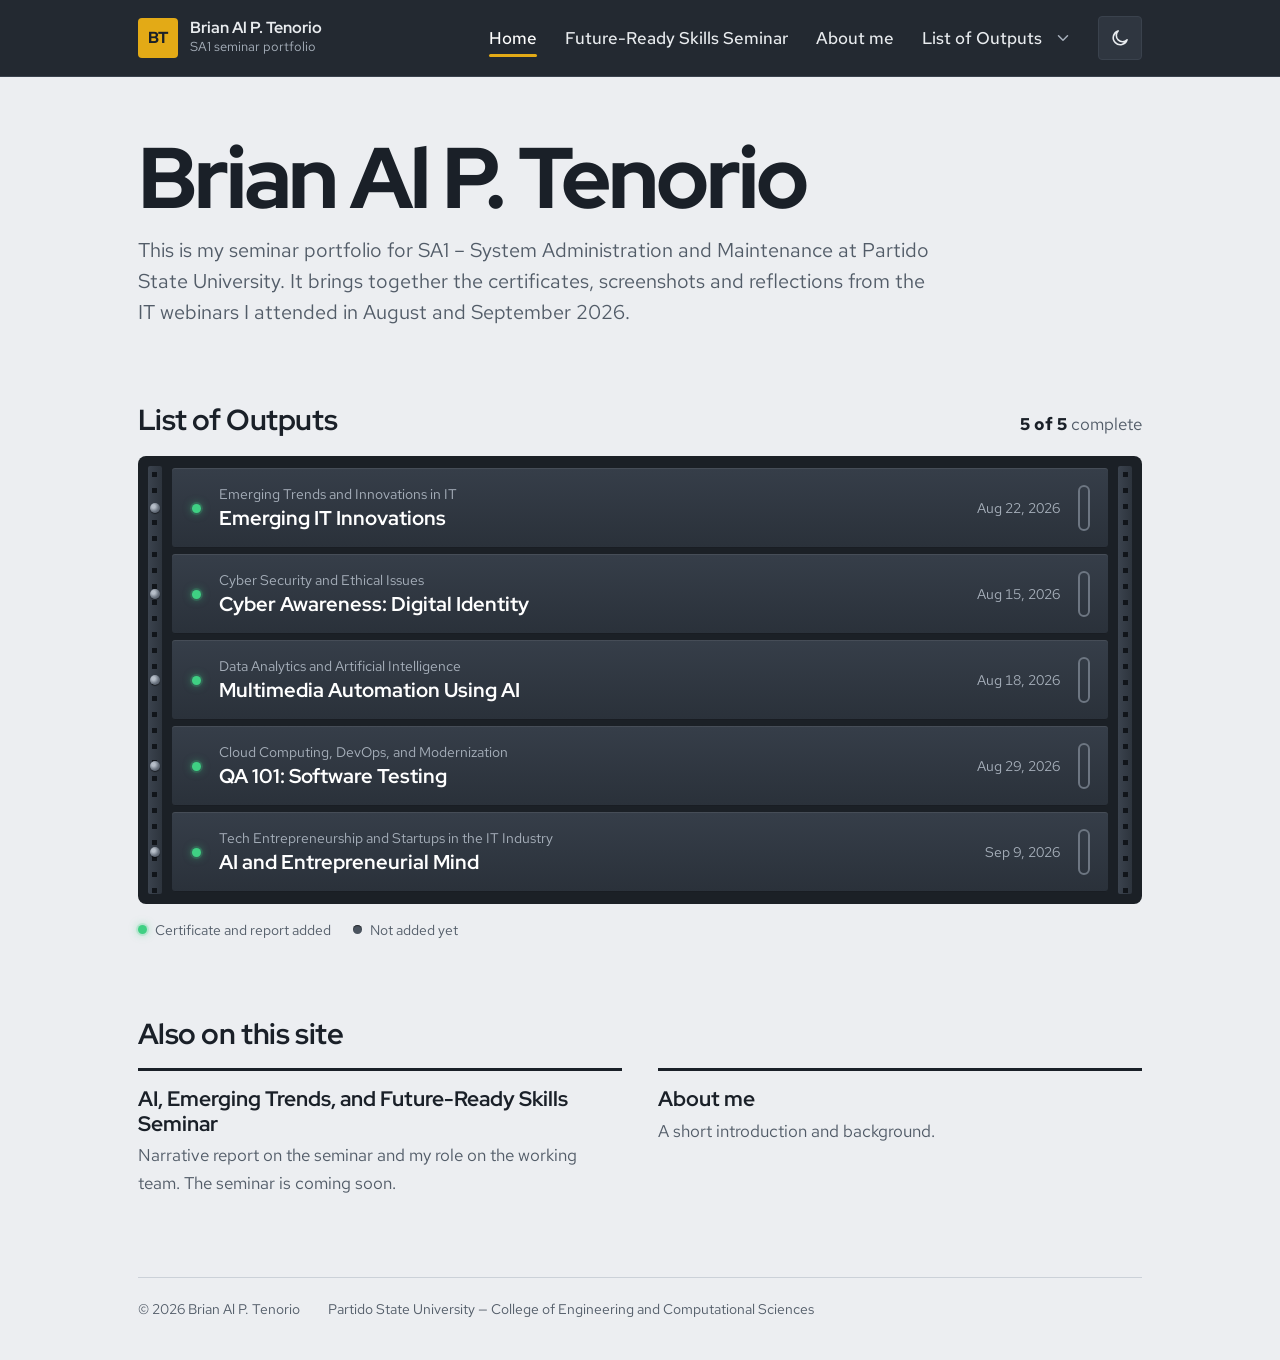
==== index.html @ d1d533cf "Seminar" ====
<!DOCTYPE html>
<html lang="en">
<head>
<meta charset="utf-8">
<meta name="viewport" content="width=device-width, initial-scale=1">
<title>Brian Al P. Tenorio — SA1 seminar portfolio</title>
<meta name="description" content="Seminar portfolio of Brian Al P. Tenorio for SA1 – System Administration and Maintenance at Partido State University: certificates, narrative reports and photo documentation.">
<meta name="author" content="Brian Al P. Tenorio">
<meta name="theme-color" content="#232931">
<link rel="icon" href="data:image/svg+xml,%3Csvg%20xmlns%3D%27http%3A//www.w3.org/2000/svg%27%20viewBox%3D%270%200%2064%2064%27%3E%3Crect%20width%3D%2764%27%20height%3D%2764%27%20rx%3D%2710%27%20fill%3D%27%23E3AA16%27/%3E%3Ctext%20x%3D%2732%27%20y%3D%2742%27%20font-family%3D%27Arial%2C%20sans-serif%27%20font-size%3D%2727%27%20font-weight%3D%27800%27%20text-anchor%3D%27middle%27%20fill%3D%27%231A2028%27%3EBT%3C/text%3E%3C/svg%3E">
<link rel="preconnect" href="https://fonts.googleapis.com">
<link rel="preconnect" href="https://fonts.gstatic.com" crossorigin>
<link rel="stylesheet" href="https://fonts.googleapis.com/css2?family=Red+Hat+Display:wght@500;700;800&amp;family=Red+Hat+Mono:wght@500&amp;family=Red+Hat+Text:ital,wght@0,400;0,500;0,600;0,700;1,400&amp;display=swap">
<link rel="stylesheet" href="css/style.css?v=8">
<script>(function(){var d=document.documentElement;d.classList.add("js");try{var t=localStorage.getItem("theme");if(t==="dark"||t==="light")d.setAttribute("data-theme",t);}catch(e){}})();</script>
</head>
<body>
<a class="skip-link" href="#main">Skip to content</a>
<header class="topbar">
  <div class="topbar-inner">
    <!-- EDIT ME: your name -->
    <a class="brand" href="index.html">
      <span class="brand-mark" aria-hidden="true">BT</span>
      <span><span class="brand-name">Brian Al P. Tenorio</span><span class="brand-sub">SA1 seminar portfolio</span></span>
    </a>
    <button class="menu-btn" type="button" aria-expanded="false" aria-controls="site-nav"><svg class="icon-open" viewBox="0 0 24 24" fill="none" stroke="currentColor" stroke-width="2" stroke-linecap="round" aria-hidden="true"><path d="M4 7h16M4 12h16M4 17h16"/></svg><svg class="icon-close" viewBox="0 0 24 24" fill="none" stroke="currentColor" stroke-width="2" stroke-linecap="round" aria-hidden="true"><path d="M6 6l12 12M18 6L6 18"/></svg><span class="menu-btn-text">Menu</span></button>
    <nav class="nav" id="site-nav" aria-label="Main">
      <ul class="nav-list">
        <li><a href="index.html" aria-current="page">Home</a></li>
        <li><a href="digital-literacy-seminar.html">Future-Ready Skills Seminar</a></li>
        <li><a href="about-me.html">About me</a></li>
        <li class="has-sub">
          <a href="list-of-outputs.html">List of Outputs</a>
          <button class="sub-toggle" type="button" aria-expanded="false" aria-controls="outputs-menu" title="Show the five topics"><span class="visually-hidden">Show the five topics</span><svg viewBox="0 0 24 24" fill="none" stroke="currentColor" stroke-width="2" stroke-linecap="round" stroke-linejoin="round" aria-hidden="true"><path d="m6 9 6 6 6-6"/></svg></button>
          <ul class="nav-sub" id="outputs-menu">
            <li><a href="output-emerging-trends.html"><span class="led on" aria-hidden="true"></span><span>Emerging Trends and Innovations in IT<span class="visually-hidden"> (complete)</span></span></a></li>
            <li><a href="output-cyber-security.html"><span class="led on" aria-hidden="true"></span><span>Cyber Security and Ethical Issues<span class="visually-hidden"> (complete)</span></span></a></li>
            <li><a href="output-data-analytics.html"><span class="led on" aria-hidden="true"></span><span>Data Analytics and Artificial Intelligence<span class="visually-hidden"> (complete)</span></span></a></li>
            <li><a href="output-cloud-computing.html"><span class="led on" aria-hidden="true"></span><span>Cloud Computing, DevOps, and Modernization<span class="visually-hidden"> (complete)</span></span></a></li>
            <li><a href="output-tech-entrepreneurship.html"><span class="led on" aria-hidden="true"></span><span>Tech Entrepreneurship and Startups in the IT Industry<span class="visually-hidden"> (complete)</span></span></a></li>
          </ul>
        </li>
      </ul>
    </nav>
    <button class="theme-btn" type="button" aria-pressed="false" title="Switch to dark mode"><span class="visually-hidden">Dark mode</span><svg class="icon-moon" viewBox="0 0 24 24" fill="none" stroke="currentColor" stroke-width="1.9" stroke-linecap="round" stroke-linejoin="round" aria-hidden="true"><path d="M20.5 14.2A8.5 8.5 0 1 1 9.8 3.5a6.7 6.7 0 0 0 10.7 10.7z"/></svg><svg class="icon-sun" viewBox="0 0 24 24" fill="none" stroke="currentColor" stroke-width="1.9" stroke-linecap="round" stroke-linejoin="round" aria-hidden="true"><circle cx="12" cy="12" r="4.2"/><path d="M12 2.5v2.2M12 19.3v2.2M4.6 4.6l1.6 1.6M17.8 17.8l1.6 1.6M2.5 12h2.2M19.3 12h2.2M4.6 19.4l1.6-1.6M17.8 6.2l1.6-1.6"/></svg></button>
  </div>
</header>

<main class="main" id="main">
  <div class="page">
      <section class="hero" aria-labelledby="hero-name">
        <!-- EDIT ME: intro -->
        <h1 class="hero-name" id="hero-name">Brian Al P. Tenorio</h1>
        <p class="lead">This is my seminar portfolio for SA1 – System Administration and Maintenance at Partido State University. It brings together the certificates, screenshots and reflections from the IT webinars I attended in August and September 2026.</p>
      </section>

      <section class="section" aria-labelledby="outputs-title">
        <div class="rack-head">
          <h2 class="section-title" id="outputs-title">List of Outputs</h2>
          <p class="rack-status"><strong>5 of 5</strong> complete</p>
        </div>
    <ul class="rack">
      <li>
        <a class="unit" href="output-emerging-trends.html" style="--i:0">
          <span class="led on" aria-hidden="true"></span>
          <span class="unit-text">
            <span class="unit-track">Emerging Trends and Innovations in IT</span>
            <span class="unit-title">Emerging IT Innovations</span>
          </span>
          <span class="unit-date">Aug 22, 2026<span class="visually-hidden">, complete</span></span>
          <span class="unit-handle" aria-hidden="true"></span>
        </a>
      </li>
      <li>
        <a class="unit" href="output-cyber-security.html" style="--i:1">
          <span class="led on" aria-hidden="true"></span>
          <span class="unit-text">
            <span class="unit-track">Cyber Security and Ethical Issues</span>
            <span class="unit-title">Cyber Awareness: Digital Identity</span>
          </span>
          <span class="unit-date">Aug 15, 2026<span class="visually-hidden">, complete</span></span>
          <span class="unit-handle" aria-hidden="true"></span>
        </a>
      </li>
      <li>
        <a class="unit" href="output-data-analytics.html" style="--i:2">
          <span class="led on" aria-hidden="true"></span>
          <span class="unit-text">
            <span class="unit-track">Data Analytics and Artificial Intelligence</span>
            <span class="unit-title">Multimedia Automation Using AI</span>
          </span>
          <span class="unit-date">Aug 18, 2026<span class="visually-hidden">, complete</span></span>
          <span class="unit-handle" aria-hidden="true"></span>
        </a>
      </li>
      <li>
        <a class="unit" href="output-cloud-computing.html" style="--i:3">
          <span class="led on" aria-hidden="true"></span>
          <span class="unit-text">
            <span class="unit-track">Cloud Computing, DevOps, and Modernization</span>
            <span class="unit-title">QA 101: Software Testing</span>
          </span>
          <span class="unit-date">Aug 29, 2026<span class="visually-hidden">, complete</span></span>
          <span class="unit-handle" aria-hidden="true"></span>
        </a>
      </li>
      <li>
        <a class="unit" href="output-tech-entrepreneurship.html" style="--i:4">
          <span class="led on" aria-hidden="true"></span>
          <span class="unit-text">
            <span class="unit-track">Tech Entrepreneurship and Startups in the IT Industry</span>
            <span class="unit-title">AI and Entrepreneurial Mind</span>
          </span>
          <span class="unit-date">Sep 9, 2026<span class="visually-hidden">, complete</span></span>
          <span class="unit-handle" aria-hidden="true"></span>
        </a>
      </li>
    </ul>
    <ul class="legend" aria-label="What the lights mean">
      <li><span class="led on" aria-hidden="true"></span>Certificate and report added</li>
      <li><span class="led" aria-hidden="true"></span>Not added yet</li>
    </ul>
      </section>

      <section class="section" aria-labelledby="more-title">
        <h2 class="section-title" id="more-title">Also on this site</h2>
        <div class="more-grid">
          <a class="more-link" href="digital-literacy-seminar.html">
            <span class="more-title">AI, Emerging Trends, and Future-Ready Skills Seminar</span>
            <span class="more-desc">Narrative report on the seminar and my role on the working team. The seminar is coming soon.</span>
          </a>
          <a class="more-link" href="about-me.html">
            <span class="more-title">About me</span>
            <span class="more-desc">A short introduction and background.</span>
          </a>
        </div>
      </section>

      <footer class="site-foot">
        <!-- EDIT ME -->
        <span>&copy; 2026 Brian Al P. Tenorio</span>
        <span>Partido State University &mdash; College of Engineering and Computational Sciences</span>
      </footer>
  </div>
</main>
<script src="js/main.js?v=8" defer></script>
</body>
</html>
---- css/style.css ----
/* ==========================================================================
   Seminar portfolio of Brian Al P. Tenorio
   --------------------------------------------------------------------------
   1. Tokens (colours, fonts)      5. Rack of seminar outputs
   2. Base                         6. Output pages
   3. Layout: top bar + page       7. Galleries and image viewer
   4. Shared page parts            8. Placeholders, About, Digital Literacy
   ========================================================================== */

/* 1. Tokens ---------------------------------------------------------------- */
:root {
  --paper: #eceef1;
  --panel: #ffffff;
  --ink: #1a2028;
  --ink-soft: #525c68;
  --line: #cbd1d8;
  --line-strong: #98a1ac;

  --gold: #e3aa16;          /* department gold */
  --gold-text: #7a5800;     /* gold that is readable on light backgrounds */

  --rail: #232931;
  --rail-raised: #2f3640;
  --rail-line: #3a424d;
  --on-rail: #e9ecef;
  --on-rail-soft: #a7b0bb;

  --rack-frame: #1b2026;
  --slab: #232931;          /* dark panels such as the slide quotes */
  --face-top: #363e49;
  --face-bottom: #2a313a;
  --face-top-hover: #404957;
  --face-bottom-hover: #323a45;
  --led: #3fd083;
  --led-off: #4b545f;

  --radius-s: 3px;
  --radius-m: 6px;

  --font-display: "Red Hat Display", "Segoe UI", system-ui, sans-serif;
  --font-text: "Red Hat Text", "Segoe UI", system-ui, sans-serif;
  --font-mono: "Red Hat Mono", ui-monospace, "Cascadia Mono", Consolas, monospace;

  color-scheme: light;
}

/* Dark mode: follows the device setting until the visitor picks a mode
   with the button in the top bar (saved as data-theme on <html>). */
@media (prefers-color-scheme: dark) {
  :root:not([data-theme="light"]) {
    --paper: #15191e;
    --panel: #1c2128;
    --ink: #e5e8ec;
    --ink-soft: #a0a9b4;
    --line: #2d343d;
    --line-strong: #4f5965;
    --gold-text: #f0c24b;
    --rail: #0f1216;
    --rail-raised: #1b2027;
    --rail-line: #262c34;
    --rack-frame: #0f1216;
    --slab: #262d36;
    color-scheme: dark;
  }
}
:root[data-theme="dark"] {
  --paper: #15191e;
  --panel: #1c2128;
  --ink: #e5e8ec;
  --ink-soft: #a0a9b4;
  --line: #2d343d;
  --line-strong: #4f5965;
  --gold-text: #f0c24b;
  --rail: #0f1216;
  --rail-raised: #1b2027;
  --rail-line: #262c34;
  --rack-frame: #0f1216;
  --slab: #262d36;
  color-scheme: dark;
}

/* 2. Base ------------------------------------------------------------------ */
*,
*::before,
*::after { box-sizing: border-box; }

html {
  -webkit-text-size-adjust: 100%;
  scroll-padding-top: 88px;
}

body {
  margin: 0;
  background: var(--paper);
  color: var(--ink);
  font: 400 1.0625rem/1.6 var(--font-text);
  text-rendering: optimizeLegibility;
}

img { display: block; max-width: 100%; height: auto; }

a { color: inherit; text-underline-offset: 3px; }
a:hover { text-decoration-thickness: 2px; }

:focus-visible {
  outline: 3px solid var(--gold);
  outline-offset: 2px;
}

h1, h2, h3 {
  margin: 0;
  font-family: var(--font-display);
  line-height: 1.12;
  letter-spacing: -0.015em;
  text-wrap: balance;
}

p { margin: 0 0 1em; }

.skip-link {
  position: absolute;
  left: 12px;
  top: -80px;
  z-index: 100;
  padding: 10px 16px;
  background: var(--gold);
  color: #1a2028;
  font-weight: 700;
  border-radius: var(--radius-s);
  text-decoration: none;
}
.skip-link:focus { top: 12px; }

.visually-hidden {
  position: absolute !important;
  width: 1px;
  height: 1px;
  overflow: hidden;
  clip: rect(0 0 0 0);
  white-space: nowrap;
}

/* 3. Layout: top bar + page ----------------------------------------------- */
.topbar {
  position: sticky;
  top: 0;
  z-index: 30;
  background: var(--rail);
  color: var(--on-rail);
  border-bottom: 1px solid var(--rail-line);
}

.topbar-inner {
  position: relative;
  display: flex;
  align-items: center;
  gap: 8px;
  max-width: 1120px;   /* same width as the page, so the name lines up with the content */
  min-height: 64px;
  margin: 0 auto;
  padding: 10px clamp(16px, 4.5vw, 64px);
}

.brand {
  display: flex;
  align-items: center;
  gap: 12px;
  min-width: 0;
  margin-right: auto;
  text-decoration: none;
}

.brand-mark {
  display: grid;
  place-items: center;
  flex: none;
  width: 40px;
  height: 40px;
  border-radius: 4px;
  background: var(--gold);
  color: #1a2028;
  font: 800 1rem/1 var(--font-display);
  letter-spacing: -0.03em;
}

.brand-name {
  display: block;
  font: 700 1rem/1.2 var(--font-display);
}

.brand-sub {
  display: block;
  font-size: 0.8rem;
  color: var(--on-rail-soft);
}

.menu-btn {
  display: inline-flex;
  align-items: center;
  gap: 8px;
  min-height: 44px;
  padding: 8px 14px;
  border: 1px solid var(--rail-line);
  border-radius: 4px;
  background: var(--rail-raised);
  color: var(--on-rail);
  font: 600 0.95rem/1 var(--font-text);
  cursor: pointer;
}
.menu-btn svg { width: 20px; height: 20px; }

/* Light/dark mode button: a moon in light mode, a sun in dark mode */
.theme-btn {
  display: grid;
  place-items: center;
  flex: none;
  width: 44px;
  height: 44px;
  padding: 0;
  border: 1px solid var(--rail-line);
  border-radius: 4px;
  background: var(--rail-raised);
  color: var(--on-rail);
  cursor: pointer;
}
.theme-btn:hover { color: var(--gold); }
.theme-btn svg { width: 20px; height: 20px; }
.theme-btn .icon-sun { display: none; }
:root[data-theme="dark"] .theme-btn .icon-sun { display: block; }
:root[data-theme="dark"] .theme-btn .icon-moon { display: none; }
@media (prefers-color-scheme: dark) {
  :root:not([data-theme="light"]) .theme-btn .icon-sun { display: block; }
  :root:not([data-theme="light"]) .theme-btn .icon-moon { display: none; }
}
html:not(.js) .theme-btn { display: none; }

/* very narrow phones: the Menu button shows only its icon */
@media (max-width: 420px) {
  .menu-btn { width: 44px; padding: 0; justify-content: center; }
  .menu-btn .menu-btn-text {
    position: absolute;
    width: 1px;
    height: 1px;
    overflow: hidden;
    clip: rect(0 0 0 0);
    white-space: nowrap;
  }
}
.menu-btn .icon-close { display: none; }
.topbar.is-open .menu-btn .icon-open { display: none; }
.topbar.is-open .menu-btn .icon-close { display: block; }

.nav-list,
.nav-sub {
  list-style: none;
  margin: 0;
  padding: 0;
}

.nav a {
  position: relative;
  display: flex;
  align-items: center;
  gap: 10px;
  min-height: 44px;
  padding: 10px 12px;
  border-radius: 4px;
  color: var(--on-rail);
  font-weight: 500;
  line-height: 1.3;
  text-decoration: none;
}
.nav a:hover { background: var(--rail-raised); }
.nav a[aria-current="page"] { color: #fff; }

/* gold marker on the current page (a bar on the left in lists) */
.nav a[aria-current="page"]::after,
.nav a.is-section::after {
  content: "";
  position: absolute;
  left: 0;
  top: 9px;
  bottom: 9px;
  width: 3px;
  border-radius: 2px;
  background: var(--gold);
}

.nav-sub a {
  min-height: 40px;
  padding: 8px 10px;
  color: var(--on-rail-soft);
  font-size: 0.92rem;
  font-weight: 400;
}
.nav-sub a:hover { color: var(--on-rail); }
.nav-sub a[aria-current="page"] { background: var(--rail-raised); }

.sub-toggle { display: none; }

/* Phones and tablets: the Menu button opens the links in a panel under the bar */
@media (max-width: 1023.98px) {
  .nav a[aria-current="page"] { background: var(--rail-raised); }
  .nav-sub {
    margin: 2px 0 8px 18px;
    padding-left: 8px;
    border-left: 1px solid var(--rail-line);
  }
  .js .nav { display: none; }
  .js .topbar.is-open .nav {
    position: absolute;
    top: 100%;
    left: 0;
    right: 0;
    display: block;
    max-height: calc(100vh - 64px);
    max-height: calc(100dvh - 64px);
    overflow-y: auto;
    padding: 10px clamp(16px, 4.5vw, 64px) 18px;
    border-top: 1px solid var(--rail-line);
    background: var(--rail);
    box-shadow: 0 18px 30px rgba(0, 0, 0, 0.35);
  }
}

/* Computers: the links sit in the bar and the five topics drop down over
   the page when you point at List of Outputs or click its arrow */
@media (min-width: 1024px) {
  .topbar-inner { min-height: 76px; }
  .menu-btn { display: none; }

  .nav-list {
    display: flex;
    align-items: center;
    gap: 4px;
  }
  .theme-btn { margin-left: 10px; }
  .nav-list > li { position: relative; }

  /* in the bar, the current page is underlined in gold */
  .nav-list > li > a[aria-current="page"]::after,
  .nav-list > li > a.is-section::after {
    top: auto;
    left: 12px;
    right: 12px;
    bottom: 3px;
    width: auto;
    height: 3px;
  }

  .has-sub { display: flex; align-items: center; }
  .has-sub > a { padding-right: 4px; }
  .has-sub > a[aria-current="page"]::after,
  .has-sub > a.is-section::after { right: 4px; }

  .sub-toggle {
    display: grid;
    place-items: center;
    width: 34px;
    height: 44px;
    padding: 0;
    border: 0;
    border-radius: 4px;
    background: transparent;
    color: var(--on-rail-soft);
    cursor: pointer;
  }
  .sub-toggle:hover,
  .has-sub.is-open .sub-toggle { background: var(--rail-raised); color: var(--on-rail); }
  .sub-toggle svg { width: 18px; height: 18px; }
  .has-sub.is-open .sub-toggle svg { transform: rotate(180deg); }

  .nav-sub {
    position: absolute;
    top: calc(100% + 12px);
    right: 0;
    z-index: 40;
    width: 390px;
    padding: 8px;
    border: 1px solid var(--rail-line);
    border-radius: 8px;
    background: var(--rail);
    box-shadow: 0 22px 44px rgba(0, 0, 0, 0.35);
    opacity: 0;
    visibility: hidden;
    transform: translateY(-6px);
    transition: opacity 0.14s ease, transform 0.14s ease, visibility 0s linear 0.14s;
  }
  /* invisible strip that keeps the menu open while the pointer moves down into it */
  .nav-sub::before {
    content: "";
    position: absolute;
    left: 0;
    right: 0;
    top: -14px;
    height: 14px;
  }
  .has-sub.is-open .nav-sub,
  html:not(.js) .has-sub:hover .nav-sub {
    opacity: 1;
    visibility: visible;
    transform: none;
    transition: opacity 0.14s ease, transform 0.14s ease, visibility 0s;
  }
  .nav-sub a { padding: 10px 14px; }
}

.main { display: block; min-width: 0; }

.page {
  max-width: 1120px;
  margin: 0 auto;
  padding: clamp(28px, 4.5vw, 64px) clamp(16px, 4.5vw, 64px) 40px;
}

/* 4. Shared page parts ----------------------------------------------------- */
.page-title {
  max-width: 22ch;
  font-size: clamp(2rem, 1.2rem + 3vw, 3.4rem);
  font-weight: 800;
  letter-spacing: -0.025em;
}

.lead {
  max-width: 62ch;
  margin: 16px 0 0;
  color: var(--ink-soft);
  font-size: clamp(1.08rem, 1rem + 0.35vw, 1.25rem);
  line-height: 1.55;
}

.section { margin-top: clamp(44px, 6vw, 76px); }

.section-title {
  margin-bottom: 18px;
  font-size: clamp(1.4rem, 1.15rem + 0.8vw, 1.8rem);
  font-weight: 700;
}

.prose p { max-width: 68ch; }

.crumbs { margin: 0 0 18px; font-size: 0.92rem; color: var(--ink-soft); }
.crumbs ol {
  display: flex;
  flex-wrap: wrap;
  gap: 6px;
  margin: 0;
  padding: 0;
  list-style: none;
}
.crumbs li + li::before {
  content: "/";
  margin-right: 6px;
  color: var(--line-strong);
}
.crumbs a { color: var(--ink); }

.btn {
  display: inline-flex;
  align-items: center;
  gap: 8px;
  min-height: 44px;
  padding: 10px 18px;
  border: 1.5px solid var(--ink);
  border-radius: 4px;
  color: var(--ink);
  font: 700 0.95rem/1.2 var(--font-text);
  text-decoration: none;
}
.btn svg { width: 18px; height: 18px; flex: none; }
.btn:hover { background: var(--ink); color: var(--paper); }
.btn-primary {
  background: var(--gold);
  border-color: var(--gold);
  color: #1a2028;
}
.btn-primary:hover { background: #f0bb2c; border-color: #f0bb2c; color: #1a2028; }

.site-foot {
  display: flex;
  flex-wrap: wrap;
  gap: 6px 28px;
  margin-top: 80px;
  padding-top: 20px;
  border-top: 1px solid var(--line);
  color: var(--ink-soft);
  font-size: 0.88rem;
}

/* Status lights (used in the rail, the rack and the legend) */
.led {
  display: inline-block;
  flex: none;
  width: 9px;
  height: 9px;
  border-radius: 50%;
  background: var(--led-off);
  box-shadow: inset 0 1px 1px rgba(0, 0, 0, 0.55);
}
.led.on {
  background: var(--led);
  box-shadow: 0 0 0 2px rgba(63, 208, 131, 0.18), 0 0 9px rgba(63, 208, 131, 0.6);
}

/* 5. Rack of seminar outputs ----------------------------------------------- */
.hero-name {
  font-size: clamp(2.6rem, 1.3rem + 5.6vw, 5.4rem);
  font-weight: 800;
  line-height: 0.98;
  letter-spacing: -0.035em;
}

.rack-head {
  display: flex;
  flex-wrap: wrap;
  align-items: baseline;
  justify-content: space-between;
  gap: 4px 20px;
  margin-bottom: 18px;
}
.rack-head .section-title { margin: 0; }
.rack-status { margin: 0; color: var(--ink-soft); }
.rack-status strong { color: var(--ink); }

.rack {
  --ear: 34px;
  --rail-x: 10px;
  --rail-w: 14px;
  position: relative;
  margin: 0;
  padding: 12px var(--ear);
  list-style: none;
  border-radius: 8px;
  background: var(--rack-frame);
}

/* the two mounting rails with their square holes */
.rack::before,
.rack::after {
  content: "";
  position: absolute;
  top: 10px;
  bottom: 10px;
  width: var(--rail-w);
  border-radius: 2px;
  background-image:
    repeating-linear-gradient(to bottom, transparent 0 6px, #11151a 6px 11px, transparent 11px 16px),
    linear-gradient(90deg, #3b434e, #2d343d);
  background-size: 5px 100%, 100% 100%;
  background-position: center 0, 0 0;
  background-repeat: no-repeat;
}
.rack::before { left: var(--rail-x); }
.rack::after { right: var(--rail-x); }

.rack li + li { margin-top: 6px; }

.unit {
  --screw-x: calc(var(--ear) - var(--rail-x) - var(--rail-w) / 2);
  position: relative;
  display: grid;
  grid-template-columns: auto minmax(0, 1fr) auto auto;
  align-items: center;
  gap: 18px;
  min-height: 80px;
  padding: 14px 18px 14px 20px;
  border-radius: var(--radius-s);
  background: linear-gradient(180deg, var(--face-top), var(--face-bottom));
  box-shadow: inset 0 1px 0 rgba(255, 255, 255, 0.08), inset 0 -1px 0 rgba(0, 0, 0, 0.4);
  color: var(--on-rail);
  text-decoration: none;
}

/* screws holding each unit to the rails */
.unit::before,
.unit::after {
  content: "";
  position: absolute;
  top: 50%;
  width: 10px;
  height: 10px;
  margin-top: -5px;
  border-radius: 50%;
  background: radial-gradient(circle at 35% 35%, #b6bec8 0 18%, #6c7581 55%, #3e454f 100%);
  box-shadow: 0 1px 1px rgba(0, 0, 0, 0.5);
}
.unit::before { left: calc(-1 * var(--screw-x) - 5px); }
.unit::after { right: calc(-1 * var(--screw-x) - 5px); }

.unit:hover {
  background: linear-gradient(180deg, var(--face-top-hover), var(--face-bottom-hover));
}
.unit:hover .unit-title { text-decoration: underline; text-decoration-thickness: 2px; }
.unit:hover .unit-handle,
.unit:focus-visible .unit-handle { border-color: var(--gold); }

.unit-text { display: grid; gap: 3px; min-width: 0; }

.unit-track {
  color: var(--on-rail-soft);
  font-size: 0.85rem;
  line-height: 1.3;
}

.unit-title {
  font: 700 clamp(1.05rem, 0.98rem + 0.35vw, 1.25rem)/1.25 var(--font-display);
  color: #fff;
  text-underline-offset: 4px;
}

.unit-desc {
  margin-top: 4px;
  color: var(--on-rail-soft);
  font-size: 0.92rem;
  line-height: 1.45;
  max-width: 64ch;
}

.unit-date {
  color: var(--on-rail-soft);
  font-size: 0.88rem;
  font-variant-numeric: tabular-nums;
  white-space: nowrap;
}

.unit-handle {
  width: 12px;
  height: 46px;
  border: 2px solid #6d7682;
  border-radius: 7px;
}

.unit.is-pending .unit-title { color: var(--on-rail-soft); font-weight: 600; }
.rack--detailed .unit > .led { align-self: start; margin-top: 6px; }

@media (max-width: 640px) {
  .rack { --ear: 24px; --rail-x: 6px; --rail-w: 10px; padding-top: 10px; padding-bottom: 10px; }
  .unit {
    grid-template-columns: auto minmax(0, 1fr) auto;
    gap: 14px;
    padding: 14px 14px 14px 16px;
  }
  .unit::before,
  .unit::after { width: 8px; height: 8px; margin-top: -4px; }
  .unit::before { left: calc(-1 * var(--screw-x) - 4px); }
  .unit::after { right: calc(-1 * var(--screw-x) - 4px); }
  .unit-date { grid-column: 2; grid-row: 2; margin-top: -8px; }
  .unit-handle { grid-column: 3; grid-row: 1 / span 2; height: 40px; width: 10px; }
}

.legend {
  display: flex;
  flex-wrap: wrap;
  gap: 8px 22px;
  margin: 14px 0 0;
  padding: 0;
  list-style: none;
  color: var(--ink-soft);
  font-size: 0.9rem;
}
.legend li { display: inline-flex; align-items: center; gap: 8px; }

/* One orchestrated moment: the status lights power on when the page loads */
@media (prefers-reduced-motion: no-preference) {
  .rack .led.on {
    animation: power-on 0.9s linear both;
    animation-delay: calc(0.2s + var(--i, 0) * 0.16s);
  }
  .unit,
  .unit-handle,
  .nav a,
  .btn { transition: background-color 0.15s ease, border-color 0.15s ease, color 0.15s ease; }
}

@media (prefers-reduced-motion: reduce) {
  .nav-sub { transition: none !important; transform: none !important; }
}

@keyframes power-on {
  0%, 30% { background: var(--led-off); box-shadow: inset 0 1px 1px rgba(0, 0, 0, 0.55); }
  31%, 45% { background: var(--led); box-shadow: 0 0 9px rgba(63, 208, 131, 0.6); }
  46%, 60% { background: var(--led-off); box-shadow: inset 0 1px 1px rgba(0, 0, 0, 0.55); }
  61%, 100% { background: var(--led); box-shadow: 0 0 0 2px rgba(63, 208, 131, 0.18), 0 0 9px rgba(63, 208, 131, 0.6); }
}

/* Links to the other pages, under the rack on the home page */
.more-grid {
  display: grid;
  gap: 28px;
}
@media (min-width: 760px) {
  .more-grid { grid-template-columns: 1fr 1fr; gap: 36px; }
}
.more-link {
  display: block;
  padding-top: 16px;
  border-top: 3px solid var(--ink);
  text-decoration: none;
}
.more-link:hover { border-top-color: var(--gold); }
.more-title {
  display: block;
  font: 700 1.3rem/1.2 var(--font-display);
  text-decoration: underline;
  text-decoration-color: transparent;
  text-underline-offset: 4px;
}
.more-link:hover .more-title { text-decoration-color: currentColor; }
.more-desc { display: block; margin-top: 6px; color: var(--ink-soft); max-width: 46ch; }

/* 6. Output pages ---------------------------------------------------------- */
/* Spec sheet: cells grow so every row is filled edge to edge; the 1px gaps
   show the line colour behind them as dividers. */
.spec {
  display: flex;
  flex-wrap: wrap;
  gap: 1px;
  margin: 30px 0 0;
  overflow: hidden;
  border: 1px solid var(--line);
  border-radius: var(--radius-m);
  background: var(--line);
}
.spec > div {
  flex: 1 1 170px;
  padding: 14px 18px;
  background: var(--panel);
}
.spec > .wide { flex-basis: 340px; }
.spec dt { margin-bottom: 3px; color: var(--ink-soft); font-size: 0.84rem; }
.spec dd { margin: 0; font-weight: 600; line-height: 1.4; overflow-wrap: anywhere; }
.spec .mono { font: 500 0.92rem/1.45 var(--font-mono); letter-spacing: 0.01em; }
.spec .tbd { color: var(--ink-soft); font-weight: 400; font-style: italic; }
.spec .sub { display: block; color: var(--ink-soft); font-weight: 400; font-size: 0.92rem; }
@media (max-width: 640px) {
  .spec > div { flex-basis: 130px; padding: 12px 14px; }
  .spec > .wide { flex-basis: 100%; }
}

.cert-figure {
  max-width: 920px;
  margin: 0;
  padding: clamp(8px, 1.5vw, 16px);
  border: 1px solid var(--line);
  border-radius: var(--radius-m);
  background: var(--panel);
}
.cert-figure a { display: block; border-radius: 2px; overflow: hidden; }

.actions {
  display: flex;
  flex-wrap: wrap;
  gap: 10px;
  margin-top: 16px;
}

.report {
  display: grid;
  gap: 36px;
}
@media (min-width: 1100px) {
  .report {
    grid-template-columns: minmax(0, 1fr) 320px;
    gap: 56px;
    align-items: start;
  }
  .takeaways { position: sticky; top: 32px; }
}

.slide-quote {
  max-width: 68ch;
  margin: 28px 0;
  padding: 22px 24px 20px;
  border-radius: var(--radius-m);
  background: var(--slab);
  color: var(--on-rail);
}
.slide-quote p {
  margin: 0;
  font: 600 clamp(1.15rem, 1.02rem + 0.5vw, 1.4rem)/1.35 var(--font-display);
  letter-spacing: -0.01em;
}
.slide-quote footer {
  margin-top: 12px;
  color: var(--on-rail-soft);
  font-size: 0.88rem;
}

.takeaways {
  padding: 22px 24px 8px;
  border: 1px solid var(--line);
  border-top: 4px solid var(--gold);
  border-radius: var(--radius-m);
  background: var(--panel);
}
.takeaways .section-title { font-size: 1.3rem; margin-bottom: 4px; }
.takeaways ul { margin: 0; padding: 0; list-style: none; }
.takeaways li {
  position: relative;
  margin: 14px 0;
  padding-left: 22px;
  line-height: 1.5;
}
.takeaways li::before {
  content: "";
  position: absolute;
  left: 0;
  top: 0.55em;
  width: 9px;
  height: 9px;
  border-radius: 1px;
  background: var(--gold);
}

.note { margin: 14px 0 0; color: var(--ink-soft); font-size: 0.9rem; }

.pager {
  display: grid;
  gap: 12px;
  margin-top: 72px;
}
@media (min-width: 720px) {
  .pager { grid-template-columns: 1fr 1fr; }
  .pager-next { grid-column: 2; text-align: right; }
}
.pager a {
  display: block;
  padding: 16px 18px;
  border: 1px solid var(--line);
  border-radius: var(--radius-m);
  background: var(--panel);
  text-decoration: none;
}
.pager a:hover { border-color: var(--ink); }
.pager-label { display: block; color: var(--ink-soft); font-size: 0.84rem; }
.pager-title { display: block; margin-top: 4px; font: 700 1.05rem/1.3 var(--font-display); }

/* 7. Galleries and image viewer ------------------------------------------- */
/* Desktop screenshots sit in same-size "screens"; phone screenshots keep
   their tall shape in narrower columns. */
.gallery {
  display: grid;
  grid-template-columns: repeat(auto-fill, minmax(min(100%, 330px), 1fr));
  gap: 22px 18px;
  align-items: start;
}
.gallery--single { grid-template-columns: minmax(0, 760px); }
.gallery--phone { grid-template-columns: repeat(2, minmax(0, 1fr)); gap: 20px 14px; }
@media (min-width: 641px) {
  .gallery--phone { grid-template-columns: repeat(auto-fill, minmax(150px, 190px)); gap: 22px 18px; }
}

.shot { margin: 0; }
.shot a {
  display: block;
  overflow: hidden;
  border-radius: 4px;
  background: #0e1115;
  box-shadow: 0 0 0 1px var(--line);
}
.shot img {
  width: 100%;
  height: auto;
  aspect-ratio: var(--tile, 16 / 10);
  object-fit: contain;
}
.gallery--phone .shot img {
  aspect-ratio: var(--ar);
  object-fit: cover;
}
.shot figcaption {
  margin-top: 9px;
  color: var(--ink-soft);
  font-size: 0.9rem;
  line-height: 1.4;
}
.shot .when {
  display: block;
  color: var(--ink);
  font-weight: 700;
}

.lightbox {
  width: 100vw;
  max-width: 100vw;
  height: 100vh;
  height: 100dvh;
  max-height: 100vh;
  max-height: 100dvh;
  margin: 0;
  padding: 0;
  border: 0;
  background: #0d1014;
  color: #fff;
}
.lightbox::backdrop { background: rgba(13, 16, 20, 0.7); }
.lightbox[open] {
  display: grid;
  grid-template-rows: minmax(0, 1fr) auto;
}

.lb-stage {
  display: grid;
  place-items: center;
  min-height: 0;
  padding: 64px 16px 8px;
}
.lb-img {
  width: auto;
  max-width: 100%;
  max-height: calc(100vh - 170px);
  max-height: calc(100dvh - 170px);
  object-fit: contain;
  border-radius: 3px;
}

.lb-bar {
  display: flex;
  flex-wrap: wrap;
  align-items: center;
  justify-content: center;
  gap: 10px 18px;
  padding: 10px 16px 22px;
}
.lb-caption {
  flex-basis: 100%;
  max-width: 70ch;
  margin: 0 auto;
  color: #d9dee3;
  font-size: 0.95rem;
  text-align: center;
}
.lb-count { min-width: 5ch; color: #a7b0bb; font-size: 0.9rem; text-align: center; }

.lb-btn {
  display: grid;
  place-items: center;
  width: 46px;
  height: 46px;
  border: 1px solid rgba(255, 255, 255, 0.28);
  border-radius: 50%;
  background: rgba(255, 255, 255, 0.07);
  color: #fff;
  cursor: pointer;
}
.lb-btn:hover { background: rgba(255, 255, 255, 0.16); }
.lb-btn svg { width: 22px; height: 22px; }
.lb-btn[hidden] { display: none; }
.lb-close { position: absolute; top: 12px; right: 12px; }

/* 8. Placeholders, About, Digital Literacy -------------------------------- */
.placeholder-flag {
  display: flex;
  align-items: flex-start;
  gap: 10px;
  max-width: 68ch;
  margin: 0 0 22px;
  padding: 12px 16px;
  border: 1.5px dashed var(--line-strong);
  border-radius: var(--radius-m);
  color: var(--ink-soft);
  font-size: 0.95rem;
}
.placeholder-flag .led { margin-top: 0.5em; }
.placeholder-flag strong { color: var(--ink); }

.draft {
  max-width: 68ch;
  padding-left: 14px;
  border-left: 3px dashed var(--line-strong);
  color: var(--ink-soft);
  font-style: italic;
}

.slot {
  display: grid;
  place-content: center;
  gap: 4px;
  aspect-ratio: 4 / 3;
  padding: 18px;
  border: 1.5px dashed var(--line-strong);
  border-radius: var(--radius-m);
  background: repeating-linear-gradient(135deg, transparent 0 12px, rgba(152, 161, 172, 0.12) 12px 24px);
  color: var(--ink-soft);
  font-size: 0.88rem;
  line-height: 1.4;
  text-align: center;
}
.slot strong { color: var(--ink); font-size: 0.98rem; }
.slot code { font-family: var(--font-mono); font-size: 0.82rem; overflow-wrap: anywhere; }
.slot-cert { aspect-ratio: 1.414 / 1; max-width: 920px; }
.slot-portrait { aspect-ratio: 4 / 5; }

.slot-grid {
  display: grid;
  grid-template-columns: repeat(2, minmax(0, 1fr));
  gap: 12px;
}
@media (min-width: 641px) {
  .slot-grid { grid-template-columns: repeat(auto-fill, minmax(230px, 1fr)); gap: 16px; }
}
@media (max-width: 640px) {
  .slot { padding: 12px; font-size: 0.8rem; }
  .profile .slot-portrait { max-width: 220px; }
}

.steps {
  display: grid;
  gap: 16px;
  margin: 0;
  padding: 0;
  list-style: none;
  counter-reset: step;
}
@media (min-width: 820px) {
  .steps { grid-template-columns: repeat(3, 1fr); }
}
.step {
  padding: 20px 22px 6px;
  border: 1px solid var(--line);
  border-radius: var(--radius-m);
  background: var(--panel);
  counter-increment: step;
}
.step::before {
  content: counter(step);
  display: grid;
  place-items: center;
  width: 34px;
  height: 34px;
  margin-bottom: 14px;
  border-radius: 50%;
  background: var(--rail);
  color: var(--gold);
  font: 800 1rem/1 var(--font-display);
}
.step h3 { margin-bottom: 8px; font-size: 1.15rem; }
.step .draft { font-size: 0.98rem; }

.signature { margin-top: 28px; font-weight: 600; }

.profile {
  display: grid;
  gap: 28px;
  align-items: start;
  margin-top: 30px;
}
@media (min-width: 820px) {
  .profile { grid-template-columns: 260px minmax(0, 1fr); gap: 48px; }
}
.profile .lead { margin-top: 0; }
.profile .spec { grid-template-columns: repeat(auto-fill, minmax(220px, 1fr)); }

.tags {
  display: flex;
  flex-wrap: wrap;
  gap: 10px;
  margin: 0;
  padding: 0;
  list-style: none;
}
.tags li {
  padding: 9px 18px;
  border: 1px solid var(--line);
  border-radius: 999px;
  background: var(--panel);
  color: var(--ink);
  font-weight: 600;
  font-size: 0.95rem;
}

.profile-photo {
  max-width: 260px;
  margin: 0;
  padding: 8px;
  border: 1px solid var(--line);
  border-radius: var(--radius-m);
  background: var(--panel);
}
.profile-photo img { width: 100%; border-radius: 3px; }
.about-text { max-width: 62ch; margin-top: 14px; }
@media (max-width: 640px) {
  .profile-photo { max-width: 220px; }
}

/* Print: drop the navigation, keep the content */
@media print {
  .topbar, .skip-link, .pager, .actions, .lightbox { display: none !important; }
  body { background: #fff; color: #000; }
}
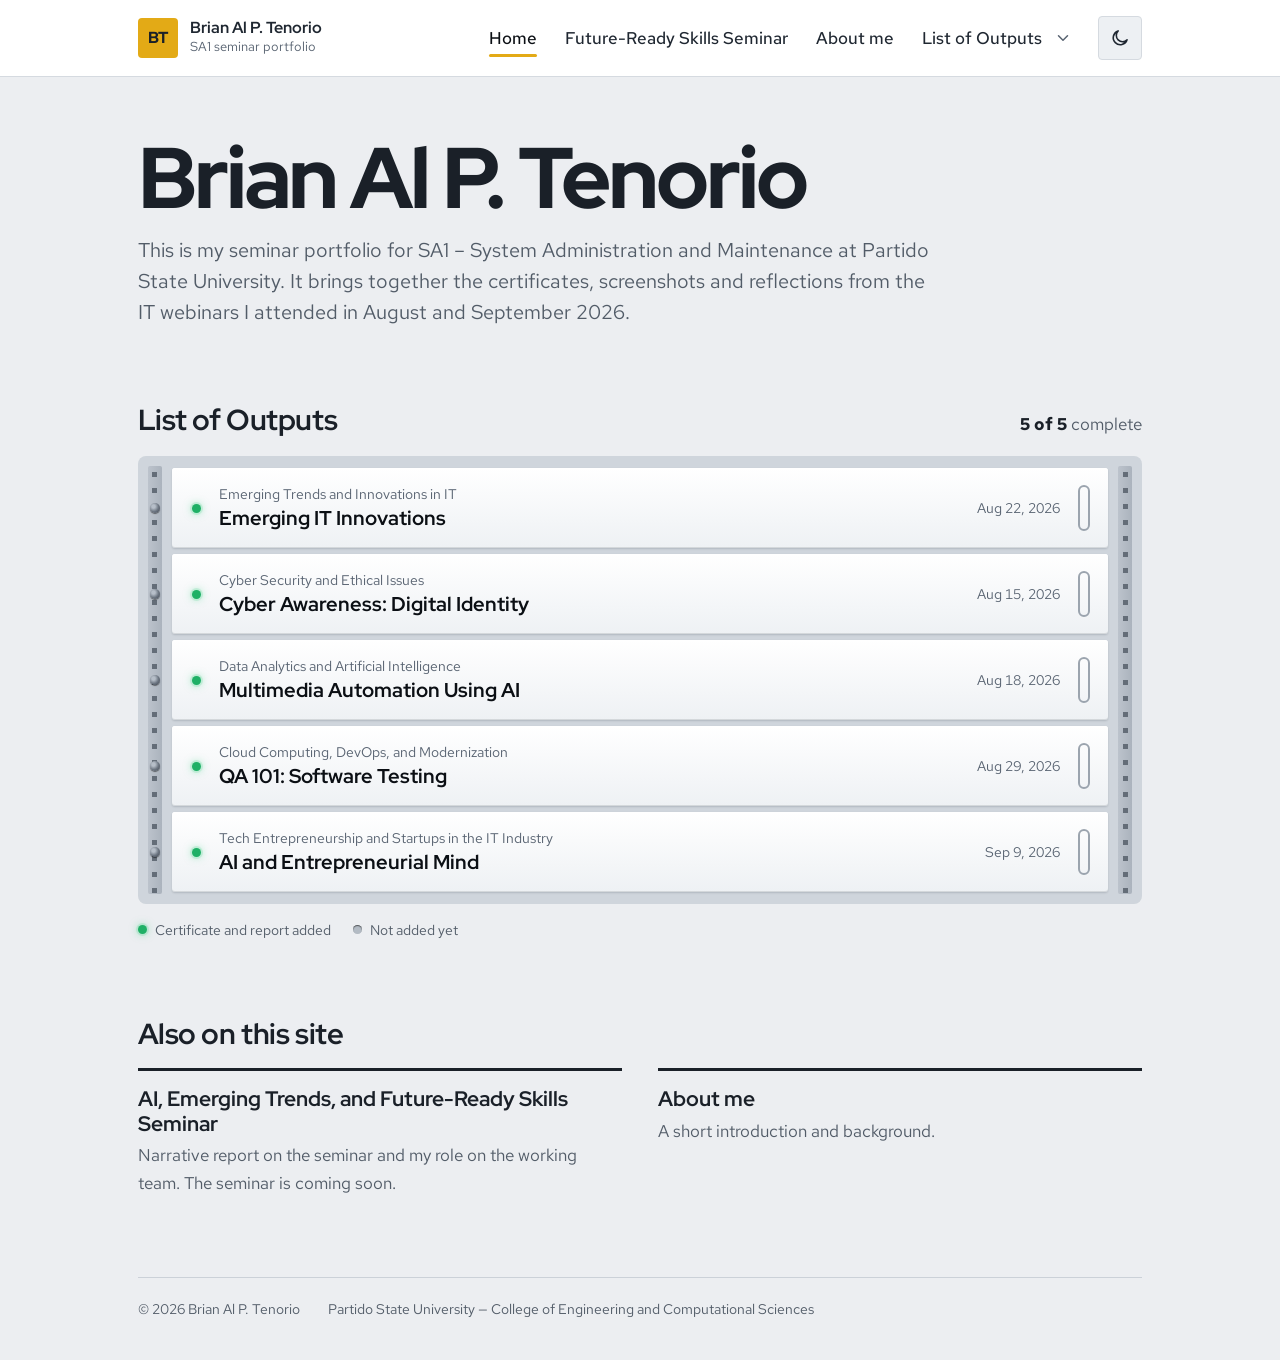
==== commit 37e84db7: "Update" ====
--- a/index.html
+++ b/index.html
@@ -6,19 +6,20 @@
 <title>Brian Al P. Tenorio — SA1 seminar portfolio</title>
 <meta name="description" content="Seminar portfolio of Brian Al P. Tenorio for SA1 – System Administration and Maintenance at Partido State University: certificates, narrative reports and photo documentation.">
 <meta name="author" content="Brian Al P. Tenorio">
-<meta name="theme-color" content="#232931">
+<meta name="theme-color" content="#ffffff" media="(prefers-color-scheme: light)">
+<meta name="theme-color" content="#0f1216" media="(prefers-color-scheme: dark)">
 <link rel="icon" href="data:image/svg+xml,%3Csvg%20xmlns%3D%27http%3A//www.w3.org/2000/svg%27%20viewBox%3D%270%200%2064%2064%27%3E%3Crect%20width%3D%2764%27%20height%3D%2764%27%20rx%3D%2710%27%20fill%3D%27%23E3AA16%27/%3E%3Ctext%20x%3D%2732%27%20y%3D%2742%27%20font-family%3D%27Arial%2C%20sans-serif%27%20font-size%3D%2727%27%20font-weight%3D%27800%27%20text-anchor%3D%27middle%27%20fill%3D%27%231A2028%27%3EBT%3C/text%3E%3C/svg%3E">
 <link rel="preconnect" href="https://fonts.googleapis.com">
 <link rel="preconnect" href="https://fonts.gstatic.com" crossorigin>
 <link rel="stylesheet" href="https://fonts.googleapis.com/css2?family=Red+Hat+Display:wght@500;700;800&amp;family=Red+Hat+Mono:wght@500&amp;family=Red+Hat+Text:ital,wght@0,400;0,500;0,600;0,700;1,400&amp;display=swap">
-<link rel="stylesheet" href="css/style.css?v=8">
+<link rel="stylesheet" href="css/style.css?v=9">
 <script>(function(){var d=document.documentElement;d.classList.add("js");try{var t=localStorage.getItem("theme");if(t==="dark"||t==="light")d.setAttribute("data-theme",t);}catch(e){}})();</script>
 </head>
 <body>
 <a class="skip-link" href="#main">Skip to content</a>
 <header class="topbar">
   <div class="topbar-inner">
-    <!-- EDIT ME: your name -->
+    
     <a class="brand" href="index.html">
       <span class="brand-mark" aria-hidden="true">BT</span>
       <span><span class="brand-name">Brian Al P. Tenorio</span><span class="brand-sub">SA1 seminar portfolio</span></span>
@@ -49,7 +50,7 @@
 <main class="main" id="main">
   <div class="page">
       <section class="hero" aria-labelledby="hero-name">
-        <!-- EDIT ME: intro -->
+        
         <h1 class="hero-name" id="hero-name">Brian Al P. Tenorio</h1>
         <p class="lead">This is my seminar portfolio for SA1 – System Administration and Maintenance at Partido State University. It brings together the certificates, screenshots and reflections from the IT webinars I attended in August and September 2026.</p>
       </section>
@@ -137,12 +138,12 @@
       </section>
 
       <footer class="site-foot">
-        <!-- EDIT ME -->
+        
         <span>&copy; 2026 Brian Al P. Tenorio</span>
         <span>Partido State University &mdash; College of Engineering and Computational Sciences</span>
       </footer>
   </div>
 </main>
-<script src="js/main.js?v=8" defer></script>
+<script src="js/main.js?v=9" defer></script>
 </body>
 </html>
--- a/css/style.css
+++ b/css/style.css
@@ -1,13 +1,6 @@
-/* ==========================================================================
-   Seminar portfolio of Brian Al P. Tenorio
-   --------------------------------------------------------------------------
-   1. Tokens (colours, fonts)      5. Rack of seminar outputs
-   2. Base                         6. Output pages
-   3. Layout: top bar + page       7. Galleries and image viewer
-   4. Shared page parts            8. Placeholders, About, Digital Literacy
-   ========================================================================== */
-
-/* 1. Tokens ---------------------------------------------------------------- */
+
+
+
 :root {
   --paper: #eceef1;
   --panel: #ffffff;
@@ -16,23 +9,39 @@
   --line: #cbd1d8;
   --line-strong: #98a1ac;
 
-  --gold: #e3aa16;          /* department gold */
-  --gold-text: #7a5800;     /* gold that is readable on light backgrounds */
-
-  --rail: #232931;
-  --rail-raised: #2f3640;
-  --rail-line: #3a424d;
-  --on-rail: #e9ecef;
-  --on-rail-soft: #a7b0bb;
-
-  --rack-frame: #1b2026;
-  --slab: #232931;          /* dark panels such as the slide quotes */
-  --face-top: #363e49;
-  --face-bottom: #2a313a;
-  --face-top-hover: #404957;
-  --face-bottom-hover: #323a45;
-  --led: #3fd083;
-  --led-off: #4b545f;
+  --gold: #e3aa16;          
+  --gold-text: #7a5800;     
+  --focus: #a27400;         
+
+  
+  --rail: #ffffff;
+  --rail-raised: #edf0f3;
+  --rail-line: #d5dae0;
+  --on-rail: #1f2731;
+  --on-rail-soft: #586371;
+  --on-rail-strong: #0b0f14;
+  --menu-shadow: 0 24px 40px -12px rgba(24, 32, 44, 0.22);
+
+  
+  --rack-frame: #cfd5dc;
+  --rack-rail-a: #bcc3cc;
+  --rack-rail-b: #abb3bd;
+  --rack-hole: #646d78;
+  --face-top: #ffffff;
+  --face-bottom: #eef1f4;
+  --face-top-hover: #f5f7f9;
+  --face-bottom-hover: #e2e6eb;
+  --face-shadow: inset 0 1px 0 #ffffff, inset 0 -1px 0 rgba(24, 32, 44, 0.12), 0 1px 2px rgba(24, 32, 44, 0.16);
+  --handle: #9ba4ae;
+  --led: #1fb066;
+  --led-off: #b3bbc4;
+
+  
+  --slab: #ffffff;
+  --slab-edge: var(--gold);
+  --slab-line: var(--line);
+  --step-bg: var(--gold);
+  --step-fg: #1a2028;
 
   --radius-s: 3px;
   --radius-m: 6px;
@@ -44,8 +53,7 @@
   color-scheme: light;
 }
 
-/* Dark mode: follows the device setting until the visitor picks a mode
-   with the button in the top bar (saved as data-theme on <html>). */
+
 @media (prefers-color-scheme: dark) {
   :root:not([data-theme="light"]) {
     --paper: #15191e;
@@ -55,11 +63,31 @@
     --line: #2d343d;
     --line-strong: #4f5965;
     --gold-text: #f0c24b;
+    --focus: var(--gold);
     --rail: #0f1216;
     --rail-raised: #1b2027;
     --rail-line: #262c34;
+    --on-rail: #e9ecef;
+    --on-rail-soft: #a7b0bb;
+    --on-rail-strong: #ffffff;
+    --menu-shadow: 0 22px 44px rgba(0, 0, 0, 0.4);
     --rack-frame: #0f1216;
+    --rack-rail-a: #3b434e;
+    --rack-rail-b: #2d343d;
+    --rack-hole: #11151a;
+    --face-top: #363e49;
+    --face-bottom: #2a313a;
+    --face-top-hover: #404957;
+    --face-bottom-hover: #323a45;
+    --face-shadow: inset 0 1px 0 rgba(255, 255, 255, 0.08), inset 0 -1px 0 rgba(0, 0, 0, 0.4);
+    --handle: #6d7682;
+    --led: #3fd083;
+    --led-off: #4b545f;
     --slab: #262d36;
+    --slab-edge: transparent;
+    --slab-line: transparent;
+    --step-bg: #0f1216;
+    --step-fg: var(--gold);
     color-scheme: dark;
   }
 }
@@ -71,15 +99,35 @@
   --line: #2d343d;
   --line-strong: #4f5965;
   --gold-text: #f0c24b;
+  --focus: var(--gold);
   --rail: #0f1216;
   --rail-raised: #1b2027;
   --rail-line: #262c34;
+  --on-rail: #e9ecef;
+  --on-rail-soft: #a7b0bb;
+  --on-rail-strong: #ffffff;
+  --menu-shadow: 0 22px 44px rgba(0, 0, 0, 0.4);
   --rack-frame: #0f1216;
+  --rack-rail-a: #3b434e;
+  --rack-rail-b: #2d343d;
+  --rack-hole: #11151a;
+  --face-top: #363e49;
+  --face-bottom: #2a313a;
+  --face-top-hover: #404957;
+  --face-bottom-hover: #323a45;
+  --face-shadow: inset 0 1px 0 rgba(255, 255, 255, 0.08), inset 0 -1px 0 rgba(0, 0, 0, 0.4);
+  --handle: #6d7682;
+  --led: #3fd083;
+  --led-off: #4b545f;
   --slab: #262d36;
+  --slab-edge: transparent;
+  --slab-line: transparent;
+  --step-bg: #0f1216;
+  --step-fg: var(--gold);
   color-scheme: dark;
 }
 
-/* 2. Base ------------------------------------------------------------------ */
+
 *,
 *::before,
 *::after { box-sizing: border-box; }
@@ -103,7 +151,7 @@
 a:hover { text-decoration-thickness: 2px; }
 
 :focus-visible {
-  outline: 3px solid var(--gold);
+  outline: 3px solid var(--focus);
   outline-offset: 2px;
 }
 
@@ -140,7 +188,7 @@
   white-space: nowrap;
 }
 
-/* 3. Layout: top bar + page ----------------------------------------------- */
+
 .topbar {
   position: sticky;
   top: 0;
@@ -155,7 +203,7 @@
   display: flex;
   align-items: center;
   gap: 8px;
-  max-width: 1120px;   /* same width as the page, so the name lines up with the content */
+  max-width: 1120px;   
   min-height: 64px;
   margin: 0 auto;
   padding: 10px clamp(16px, 4.5vw, 64px);
@@ -209,7 +257,7 @@
 }
 .menu-btn svg { width: 20px; height: 20px; }
 
-/* Light/dark mode button: a moon in light mode, a sun in dark mode */
+
 .theme-btn {
   display: grid;
   place-items: center;
@@ -223,7 +271,7 @@
   color: var(--on-rail);
   cursor: pointer;
 }
-.theme-btn:hover { color: var(--gold); }
+.theme-btn:hover { color: var(--gold-text); }
 .theme-btn svg { width: 20px; height: 20px; }
 .theme-btn .icon-sun { display: none; }
 :root[data-theme="dark"] .theme-btn .icon-sun { display: block; }
@@ -234,7 +282,7 @@
 }
 html:not(.js) .theme-btn { display: none; }
 
-/* very narrow phones: the Menu button shows only its icon */
+
 @media (max-width: 420px) {
   .menu-btn { width: 44px; padding: 0; justify-content: center; }
   .menu-btn .menu-btn-text {
@@ -271,9 +319,9 @@
   text-decoration: none;
 }
 .nav a:hover { background: var(--rail-raised); }
-.nav a[aria-current="page"] { color: #fff; }
-
-/* gold marker on the current page (a bar on the left in lists) */
+.nav a[aria-current="page"] { color: var(--on-rail-strong); }
+
+
 .nav a[aria-current="page"]::after,
 .nav a.is-section::after {
   content: "";
@@ -298,7 +346,7 @@
 
 .sub-toggle { display: none; }
 
-/* Phones and tablets: the Menu button opens the links in a panel under the bar */
+
 @media (max-width: 1023.98px) {
   .nav a[aria-current="page"] { background: var(--rail-raised); }
   .nav-sub {
@@ -319,12 +367,11 @@
     padding: 10px clamp(16px, 4.5vw, 64px) 18px;
     border-top: 1px solid var(--rail-line);
     background: var(--rail);
-    box-shadow: 0 18px 30px rgba(0, 0, 0, 0.35);
-  }
-}
-
-/* Computers: the links sit in the bar and the five topics drop down over
-   the page when you point at List of Outputs or click its arrow */
+    box-shadow: var(--menu-shadow);
+  }
+}
+
+
 @media (min-width: 1024px) {
   .topbar-inner { min-height: 76px; }
   .menu-btn { display: none; }
@@ -337,7 +384,7 @@
   .theme-btn { margin-left: 10px; }
   .nav-list > li { position: relative; }
 
-  /* in the bar, the current page is underlined in gold */
+  
   .nav-list > li > a[aria-current="page"]::after,
   .nav-list > li > a.is-section::after {
     top: auto;
@@ -380,13 +427,13 @@
     border: 1px solid var(--rail-line);
     border-radius: 8px;
     background: var(--rail);
-    box-shadow: 0 22px 44px rgba(0, 0, 0, 0.35);
+    box-shadow: var(--menu-shadow);
     opacity: 0;
     visibility: hidden;
     transform: translateY(-6px);
     transition: opacity 0.14s ease, transform 0.14s ease, visibility 0s linear 0.14s;
   }
-  /* invisible strip that keeps the menu open while the pointer moves down into it */
+  
   .nav-sub::before {
     content: "";
     position: absolute;
@@ -413,7 +460,7 @@
   padding: clamp(28px, 4.5vw, 64px) clamp(16px, 4.5vw, 64px) 40px;
 }
 
-/* 4. Shared page parts ----------------------------------------------------- */
+
 .page-title {
   max-width: 22ch;
   font-size: clamp(2rem, 1.2rem + 3vw, 3.4rem);
@@ -487,7 +534,7 @@
   font-size: 0.88rem;
 }
 
-/* Status lights (used in the rail, the rack and the legend) */
+
 .led {
   display: inline-block;
   flex: none;
@@ -502,7 +549,7 @@
   box-shadow: 0 0 0 2px rgba(63, 208, 131, 0.18), 0 0 9px rgba(63, 208, 131, 0.6);
 }
 
-/* 5. Rack of seminar outputs ----------------------------------------------- */
+
 .hero-name {
   font-size: clamp(2.6rem, 1.3rem + 5.6vw, 5.4rem);
   font-weight: 800;
@@ -534,7 +581,7 @@
   background: var(--rack-frame);
 }
 
-/* the two mounting rails with their square holes */
+
 .rack::before,
 .rack::after {
   content: "";
@@ -544,8 +591,8 @@
   width: var(--rail-w);
   border-radius: 2px;
   background-image:
-    repeating-linear-gradient(to bottom, transparent 0 6px, #11151a 6px 11px, transparent 11px 16px),
-    linear-gradient(90deg, #3b434e, #2d343d);
+    repeating-linear-gradient(to bottom, transparent 0 6px, var(--rack-hole) 6px 11px, transparent 11px 16px),
+    linear-gradient(90deg, var(--rack-rail-a), var(--rack-rail-b));
   background-size: 5px 100%, 100% 100%;
   background-position: center 0, 0 0;
   background-repeat: no-repeat;
@@ -566,12 +613,12 @@
   padding: 14px 18px 14px 20px;
   border-radius: var(--radius-s);
   background: linear-gradient(180deg, var(--face-top), var(--face-bottom));
-  box-shadow: inset 0 1px 0 rgba(255, 255, 255, 0.08), inset 0 -1px 0 rgba(0, 0, 0, 0.4);
+  box-shadow: var(--face-shadow);
   color: var(--on-rail);
   text-decoration: none;
 }
 
-/* screws holding each unit to the rails */
+
 .unit::before,
 .unit::after {
   content: "";
@@ -604,7 +651,7 @@
 
 .unit-title {
   font: 700 clamp(1.05rem, 0.98rem + 0.35vw, 1.25rem)/1.25 var(--font-display);
-  color: #fff;
+  color: var(--on-rail-strong);
   text-underline-offset: 4px;
 }
 
@@ -626,7 +673,7 @@
 .unit-handle {
   width: 12px;
   height: 46px;
-  border: 2px solid #6d7682;
+  border: 2px solid var(--handle);
   border-radius: 7px;
 }
 
@@ -660,7 +707,7 @@
 }
 .legend li { display: inline-flex; align-items: center; gap: 8px; }
 
-/* One orchestrated moment: the status lights power on when the page loads */
+
 @media (prefers-reduced-motion: no-preference) {
   .rack .led.on {
     animation: power-on 0.9s linear both;
@@ -683,7 +730,7 @@
   61%, 100% { background: var(--led); box-shadow: 0 0 0 2px rgba(63, 208, 131, 0.18), 0 0 9px rgba(63, 208, 131, 0.6); }
 }
 
-/* Links to the other pages, under the rack on the home page */
+
 .more-grid {
   display: grid;
   gap: 28px;
@@ -708,9 +755,8 @@
 .more-link:hover .more-title { text-decoration-color: currentColor; }
 .more-desc { display: block; margin-top: 6px; color: var(--ink-soft); max-width: 46ch; }
 
-/* 6. Output pages ---------------------------------------------------------- */
-/* Spec sheet: cells grow so every row is filled edge to edge; the 1px gaps
-   show the line colour behind them as dividers. */
+
+
 .spec {
   display: flex;
   flex-wrap: wrap;
@@ -773,7 +819,8 @@
   padding: 22px 24px 20px;
   border-radius: var(--radius-m);
   background: var(--slab);
-  color: var(--on-rail);
+  box-shadow: inset 4px 0 0 var(--slab-edge), inset 0 0 0 1px var(--slab-line);
+  color: var(--ink);
 }
 .slide-quote p {
   margin: 0;
@@ -782,7 +829,7 @@
 }
 .slide-quote footer {
   margin-top: 12px;
-  color: var(--on-rail-soft);
+  color: var(--ink-soft);
   font-size: 0.88rem;
 }
 
@@ -835,9 +882,8 @@
 .pager-label { display: block; color: var(--ink-soft); font-size: 0.84rem; }
 .pager-title { display: block; margin-top: 4px; font: 700 1.05rem/1.3 var(--font-display); }
 
-/* 7. Galleries and image viewer ------------------------------------------- */
-/* Desktop screenshots sit in same-size "screens"; phone screenshots keep
-   their tall shape in narrower columns. */
+
+
 .gallery {
   display: grid;
   grid-template-columns: repeat(auto-fill, minmax(min(100%, 330px), 1fr));
@@ -948,7 +994,7 @@
 .lb-btn[hidden] { display: none; }
 .lb-close { position: absolute; top: 12px; right: 12px; }
 
-/* 8. Placeholders, About, Digital Literacy -------------------------------- */
+
 .placeholder-flag {
   display: flex;
   align-items: flex-start;
@@ -1030,8 +1076,8 @@
   height: 34px;
   margin-bottom: 14px;
   border-radius: 50%;
-  background: var(--rail);
-  color: var(--gold);
+  background: var(--step-bg);
+  color: var(--step-fg);
   font: 800 1rem/1 var(--font-display);
 }
 .step h3 { margin-bottom: 8px; font-size: 1.15rem; }
@@ -1083,7 +1129,7 @@
   .profile-photo { max-width: 220px; }
 }
 
-/* Print: drop the navigation, keep the content */
+
 @media print {
   .topbar, .skip-link, .pager, .actions, .lightbox { display: none !important; }
   body { background: #fff; color: #000; }
